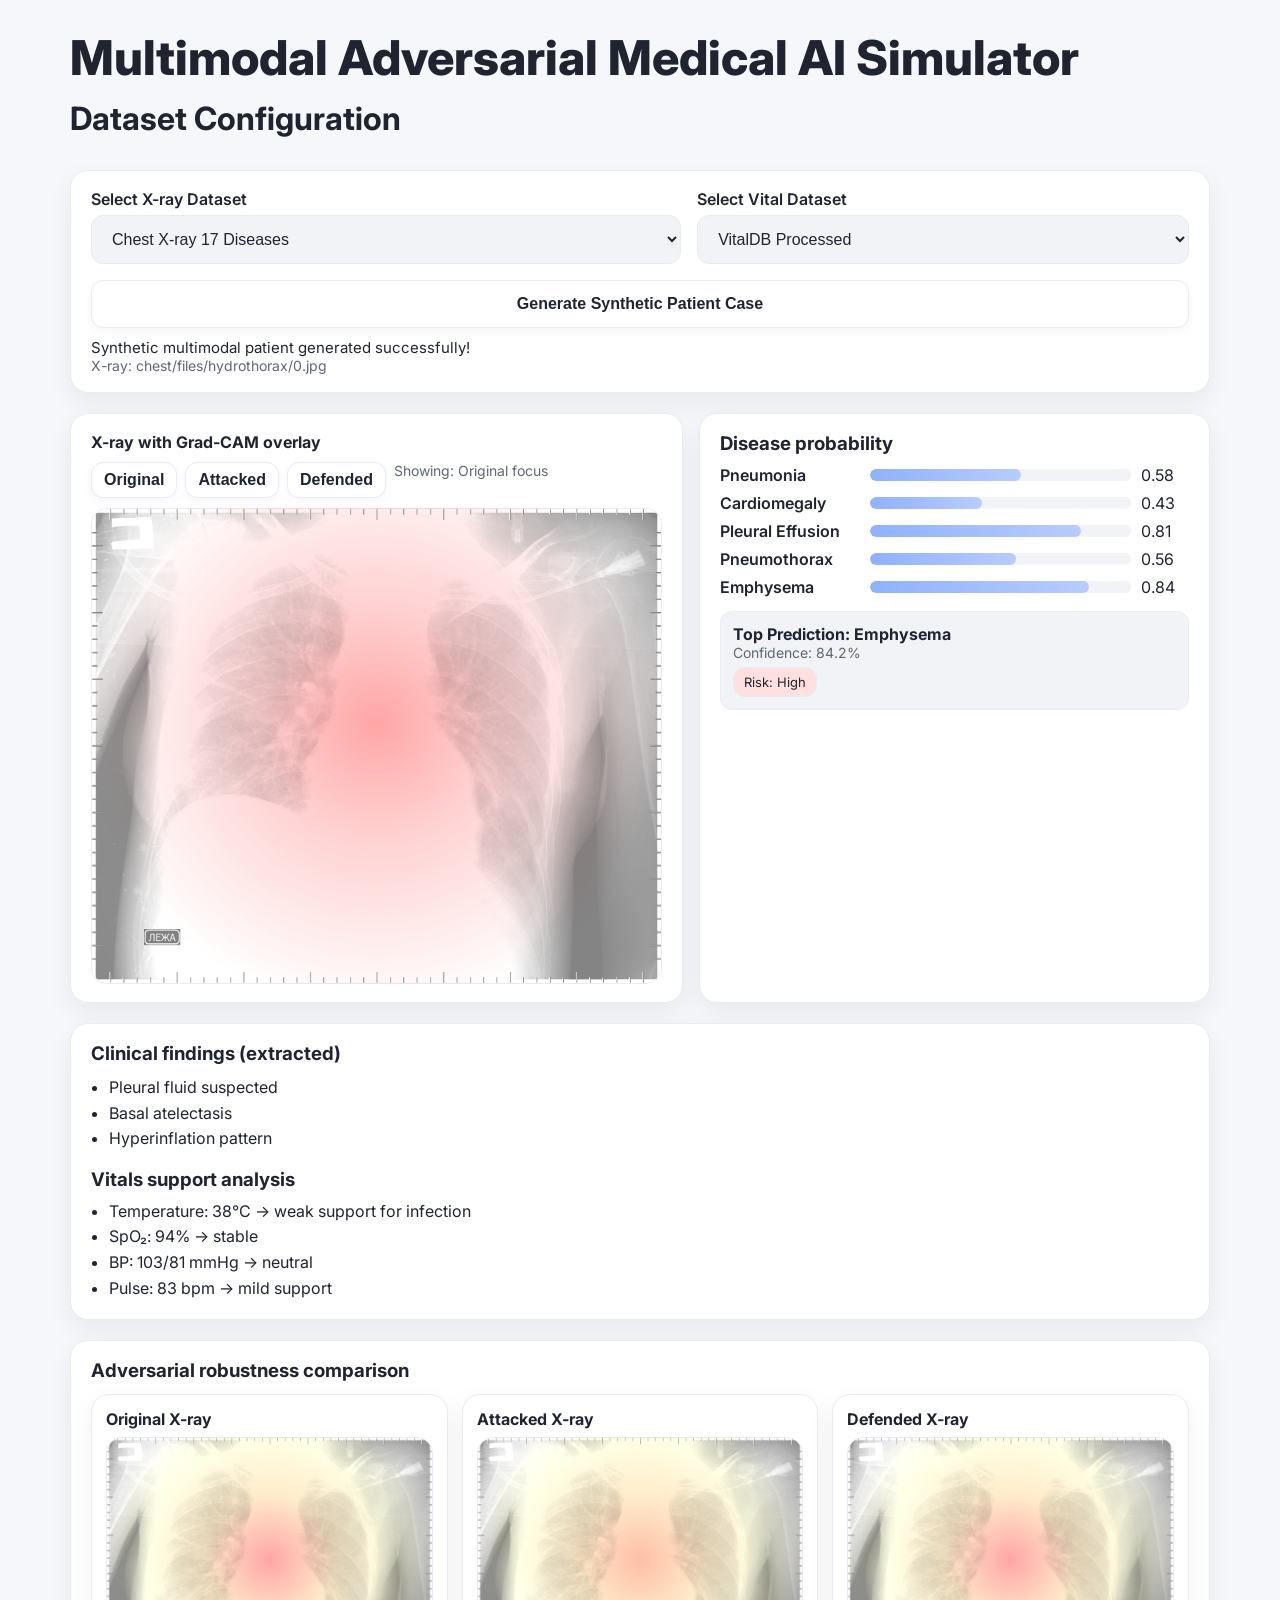
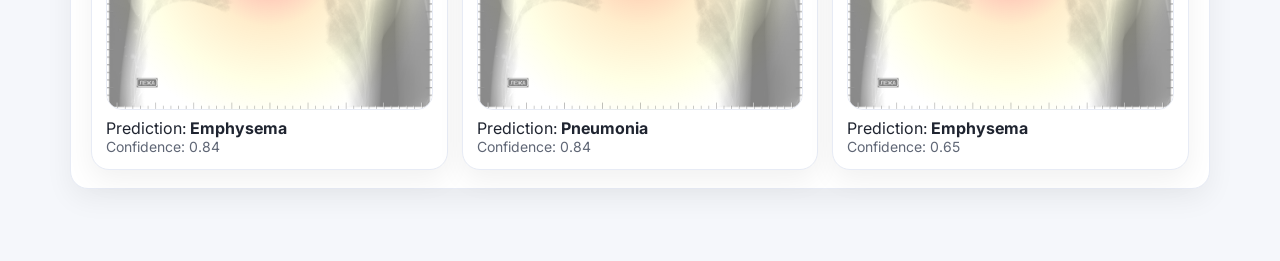
==== para meter based attack/index.html @ 522ed4ef "Add files via upload" ====
<!DOCTYPE html>
<html lang="en">
<head>
  <meta charset="UTF-8">
  <title>Multimodal Adversarial Medical AI Simulator</title>
  <link rel="preconnect" href="https://fonts.googleapis.com">
  <link rel="preconnect" href="https://fonts.gstatic.com" crossorigin>
  <link href="https://fonts.googleapis.com/css2?family=Inter:wght@400;500;600;700;800&display=swap" rel="stylesheet">
  <style>
    :root {
      --bg: #f5f7fb;
      --card: #ffffff;
      --muted: #5f6675;
      --text: #1f2430;
      --border: #e7ebf5;
      --input: #f1f3f7;
      --accent: #b8ccff;
      --accent-dark: #9fb8ff;
    }
    * { box-sizing: border-box; }
    body { margin:0; background:var(--bg); color:var(--text); font-family:'Inter', system-ui, -apple-system, sans-serif; }
    .wrap { max-width: 1180px; margin: 32px auto 72px; padding: 0 20px; display: grid; gap: 20px; }
    h1 { font-size:48px; font-weight:800; margin:0 0 12px; line-height:1.1; }
    h2 { font-size:32px; font-weight:700; margin:14px 0 12px; }
    h3 { margin: 10px 0 8px; }
    label { font-weight:600; margin-bottom:6px; display:block; }
    select, button {
      width:100%; padding:14px 16px; border-radius:12px; border:1px solid var(--border);
      background:var(--input); font-size:16px; color:var(--text);
    }
    button { background:#ffffff; font-weight:700; cursor:pointer; transition: all .15s ease; box-shadow: 0 4px 10px rgba(0,0,0,0.04); }
    button:hover { transform: translateY(-1px); }
    .card {
      background:var(--card); border:1px solid var(--border); border-radius:18px;
      padding:18px 20px; box-shadow:0 10px 28px rgba(0,0,0,0.06);
    }
    .grid-2 { display:grid; grid-template-columns: 1.2fr 1fr; gap:16px; }
    .grid-3 { display:grid; grid-template-columns: repeat(auto-fit,minmax(260px,1fr)); gap:14px; }
    .status { margin-top:10px; font-size:15px; }
    .muted { color:var(--muted); font-size:14px; }
    #imgPane img, .heat-img { max-width:100%; height:auto; border-radius:16px; border:1px solid var(--border); display:block; }
    .heatwrap { position: relative; }
    .heat-overlay {
      position:absolute; inset:0;
      background: radial-gradient(circle at 50% 45%, rgba(255,0,0,0.35) 0%, rgba(255,165,0,0.2) 30%, rgba(255,255,0,0.1) 55%, transparent 75%);
      mix-blend-mode: multiply;
      border-radius:16px;
      pointer-events:none;
    }
    .bars { display:grid; gap:8px; }
    .bar-row { display:flex; align-items:center; gap:10px; }
    .bar-label { width:140px; font-weight:600; }
    .bar-track { flex:1; height:12px; border-radius:8px; background:var(--input); overflow:hidden; }
    .bar-fill { height:100%; border-radius:8px; background:linear-gradient(90deg,#8fb1ff,#b8ccff); }
    .pill { display:inline-block; padding:6px 10px; border-radius:12px; background:var(--input); border:1px solid var(--border); font-size:13px; }
    .findings { line-height:1.6; margin:0; padding-left:18px; }
    .table { width:100%; border-collapse: collapse; }
    .table th, .table td { padding:10px; border:1px solid var(--border); text-align:left; }
    .table th { background:var(--input); }
  </style>
</head>
<body>
  <div class="wrap">
    <div>
      <h1>Multimodal Adversarial Medical AI Simulator</h1>
      <h2>Dataset Configuration</h2>
    </div>

    <div class="card">
      <div class="grid-2" style="align-items:end;">
        <div>
          <label for="xraySel">Select X-ray Dataset</label>
          <select id="xraySel">
            <option>Chest X-ray 17 Diseases</option>
          </select>
        </div>
        <div>
          <label for="vitalSel">Select Vital Dataset</label>
          <select id="vitalSel">
            <option>VitalDB Processed</option>
            <option>Synthetic Vitals</option>
          </select>
        </div>
      </div>
      <div style="margin-top:16px;">
        <button id="genBtn">Generate Synthetic Patient Case</button>
      </div>
      <div class="status" id="statusText">Waiting to generate a synthetic multimodal patient…</div>
      <div class="muted" id="pathText"></div>
    </div>

    <div class="grid-2">
      <div class="card">
        <label style="font-weight:700; margin-bottom:10px;">X-ray with Grad-CAM overlay</label>
        <div style="display:flex; gap:8px; margin-bottom:10px; flex-wrap:wrap;">
          <button id="viewOrig" style="width:auto; padding:8px 12px;">Original</button>
          <button id="viewAttack" style="width:auto; padding:8px 12px;">Attacked</button>
          <button id="viewDefend" style="width:auto; padding:8px 12px;">Defended</button>
          <span class="muted" id="heatLegend">Showing: Original focus</span>
        </div>
        <div class="heatwrap" id="heatWrap">
          <img class="heat-img" id="camImg" src="" alt="X-ray">
          <div class="heat-overlay" id="heatOverlay"></div>
        </div>
      </div>
      <div class="card">
        <h3 style="margin:0 0 10px;">Disease probability</h3>
        <div class="bars" id="barBox"></div>
        <div style="margin-top:14px; padding:12px; border:1px solid var(--border); border-radius:12px; background:var(--input);">
          <div style="font-weight:700;" id="topPred">Top Prediction: —</div>
          <div id="topConf" class="muted">Confidence: —</div>
          <div id="riskLevel" class="pill" style="margin-top:6px;">Risk: —</div>
        </div>
      </div>
    </div>

    <div class="card">
      <h3 style="margin:0 0 10px;">Clinical findings (extracted)</h3>
      <ul class="findings" id="findingsList"></ul>
      <h3 style="margin:16px 0 8px;">Vitals support analysis</h3>
      <ul class="findings" id="vitalSupport"></ul>
    </div>

    <div class="card">
      <h3 style="margin:0 0 12px;">Adversarial robustness comparison</h3>
      <div class="grid-3" id="advCompare"></div>
    </div>
  </div>

  <script>
    const chestSamples = [
      'chest/files/abscess/0.jpg',
      'chest/files/pneumonia/0.jpg',
      'chest/files/emphysema/0.jpg',
      'chest/files/hydrothorax/0.jpg'
    ];
    const diseaseNames = ['Pneumonia','Cardiomegaly','Pleural Effusion','Pneumothorax','Emphysema'];

    const statusEl = document.getElementById('statusText');
    const pathEl = document.getElementById('pathText');
    const camImg = document.getElementById('camImg');
    const heatOverlay = document.getElementById('heatOverlay');
    const viewOrig = document.getElementById('viewOrig');
    const viewAttack = document.getElementById('viewAttack');
    const viewDefend = document.getElementById('viewDefend');
    const heatLegend = document.getElementById('heatLegend');
    const xSel = document.getElementById('xraySel');
    const genBtn = document.getElementById('genBtn');
    const barBox = document.getElementById('barBox');
    const topPredEl = document.getElementById('topPred');
    const topConfEl = document.getElementById('topConf');
    const riskEl = document.getElementById('riskLevel');
    const findingsEl = document.getElementById('findingsList');
    const vitalSupportEl = document.getElementById('vitalSupport');
    const advCompareEl = document.getElementById('advCompare');

    function pickSample() {
      return chestSamples[Math.floor(Math.random() * chestSamples.length)];
    }

    function synthVitals() {
      const temp = Math.round(36 + Math.random()*3.5);
      const pulse = Math.round(70 + Math.random()*60);
      const sbp = Math.round(100 + Math.random()*40);
      const dbp = Math.round(60 + Math.random()*25);
      const spo2 = Math.round(90 + Math.random()*9);
      return { temp, pulse, sbp, dbp, spo2 };
    }

    function randomProbs() {
      const arr = diseaseNames.map(()=> Math.random()*0.45 + 0.4); // 0.4–0.85
      return arr;
    }

    function riskLevel(conf) {
      if (conf > 0.8) return 'High';
      if (conf > 0.6) return 'Moderate';
      return 'Low';
    }

    function renderBars(probs) {
      barBox.innerHTML = '';
      probs.forEach((p, i)=>{
        const row = document.createElement('div');
        row.className='bar-row';
        const label = document.createElement('div');
        label.className='bar-label';
        label.textContent = diseaseNames[i];
        const track = document.createElement('div');
        track.className='bar-track';
        const fill = document.createElement('div');
        fill.className='bar-fill';
        fill.style.width = `${(p*100).toFixed(0)}%`;
        track.appendChild(fill);
        const val = document.createElement('div');
        val.style.minWidth='48px';
        val.textContent = p.toFixed(2);
        row.append(label, track, val);
        barBox.appendChild(row);
      });
    }

    function renderFindings() {
      const findingsPool = [
        'Increased opacity',
        'Pleural fluid suspected',
        'Enlarged cardiac silhouette',
        'Hyperinflation pattern',
        'Lung edge separation',
        'Basal atelectasis',
        'Vascular congestion'
      ];
      const picks = findingsPool.sort(()=>0.5-Math.random()).slice(0,3);
      findingsEl.innerHTML = picks.map(f=>`<li>${f}</li>`).join('');
    }

    function renderVitalsSupport(v) {
      const lines = [
        `Temperature: ${v.temp}°C → ${v.temp > 38 ? 'strong' : 'weak'} support for infection`,
        `SpO₂: ${v.spo2}% → ${v.spo2 < 94 ? 'moderate respiratory concern' : 'stable'}`,
        `BP: ${v.sbp}/${v.dbp} mmHg → ${v.sbp > 140 ? 'hypertensive' : 'neutral'}`,
        `Pulse: ${v.pulse} bpm → ${v.pulse > 100 ? 'tachycardic concern' : 'mild support'}`
      ];
      vitalSupportEl.innerHTML = lines.map(l=>`<li>${l}</li>`).join('');
    }

    function renderAdvComparison(topLabel) {
      const rows = [
        { title:'Original X-ray', pred: topLabel, conf:(Math.random()*0.2+0.7).toFixed(2), heat:'origin' },
        { title:'Attacked X-ray', pred: diseaseNames.filter(d=>d!==topLabel)[0], conf:(Math.random()*0.2+0.8).toFixed(2), heat:'attack' },
        { title:'Defended X-ray', pred: topLabel, conf:(Math.random()*0.2+0.65).toFixed(2), heat:'defend' },
      ];
      advCompareEl.innerHTML = rows.map(r=>`
        <div class="card" style="padding:14px;">
          <div style="font-weight:700;">${r.title}</div>
          <div class="heatwrap" style="margin-top:8px;">
            <img class="heat-img" src="${camImg.src}" alt="${r.title}">
            <div class="heat-overlay" style="background: radial-gradient(circle at 50% 45%, rgba(${r.heat==='attack'?255:255},${r.heat==='attack'?69:0},0,0.35) 0%, rgba(255,165,0,0.2) 30%, rgba(255,255,0,0.1) 55%, transparent 75%);"></div>
          </div>
          <div style="margin-top:8px;">Prediction: <strong>${r.pred}</strong></div>
          <div class="muted">Confidence: ${r.conf}</div>
        </div>`).join('');
    }

    function setHeatOverlay(mode='orig') {
      const coords = {
        orig: {x: 50, y: 45, color:'255,0,0'},
        attack: {x: 25, y: 20, color:'255,69,0'},
        defend: {x: 55, y: 55, color:'0,120,255'}
      }[mode];
      heatOverlay.style.background =
        `radial-gradient(circle at ${coords.x}% ${coords.y}%, rgba(${coords.color},0.35) 0%, rgba(${coords.color},0.18) 30%, rgba(${coords.color},0.08) 55%, transparent 75%)`;
      heatLegend.textContent = `Showing: ${mode === 'orig' ? 'Original focus' : mode === 'attack' ? 'Attacked focus shift' : 'Defended focus'}`;
    }

    function wireHeatButtons() {
      viewOrig.onclick = ()=> setHeatOverlay('orig');
      viewAttack.onclick = ()=> setHeatOverlay('attack');
      viewDefend.onclick = ()=> setHeatOverlay('defend');
    }

    function generate() {
      const sample = pickSample();
      const v = synthVitals();
      statusEl.textContent = 'Generating synthetic multimodal patient…';
      pathEl.textContent = 'X-ray: ' + sample;
      camImg.src = sample;
      setHeatOverlay('orig');

      const probs = randomProbs();
      renderBars(probs);
      const maxIdx = probs.indexOf(Math.max(...probs));
      const topLabel = diseaseNames[maxIdx];
      const topConf = probs[maxIdx];
      topPredEl.textContent = `Top Prediction: ${topLabel}`;
      topConfEl.textContent = `Confidence: ${(topConf*100).toFixed(1)}%`;
      const rl = riskLevel(topConf);
      riskEl.textContent = `Risk: ${rl}`;
      riskEl.style.background = rl==='High' ? '#ffe0e0' : rl==='Moderate' ? '#fff4d6' : '#e6f4ff';

      renderFindings();
      renderVitalsSupport(v);
      renderAdvComparison(topLabel);

      statusEl.textContent = 'Synthetic multimodal patient generated successfully!';
    }

    genBtn.addEventListener('click', generate);
    wireHeatButtons();
    generate();
  </script>
</body>
</html>
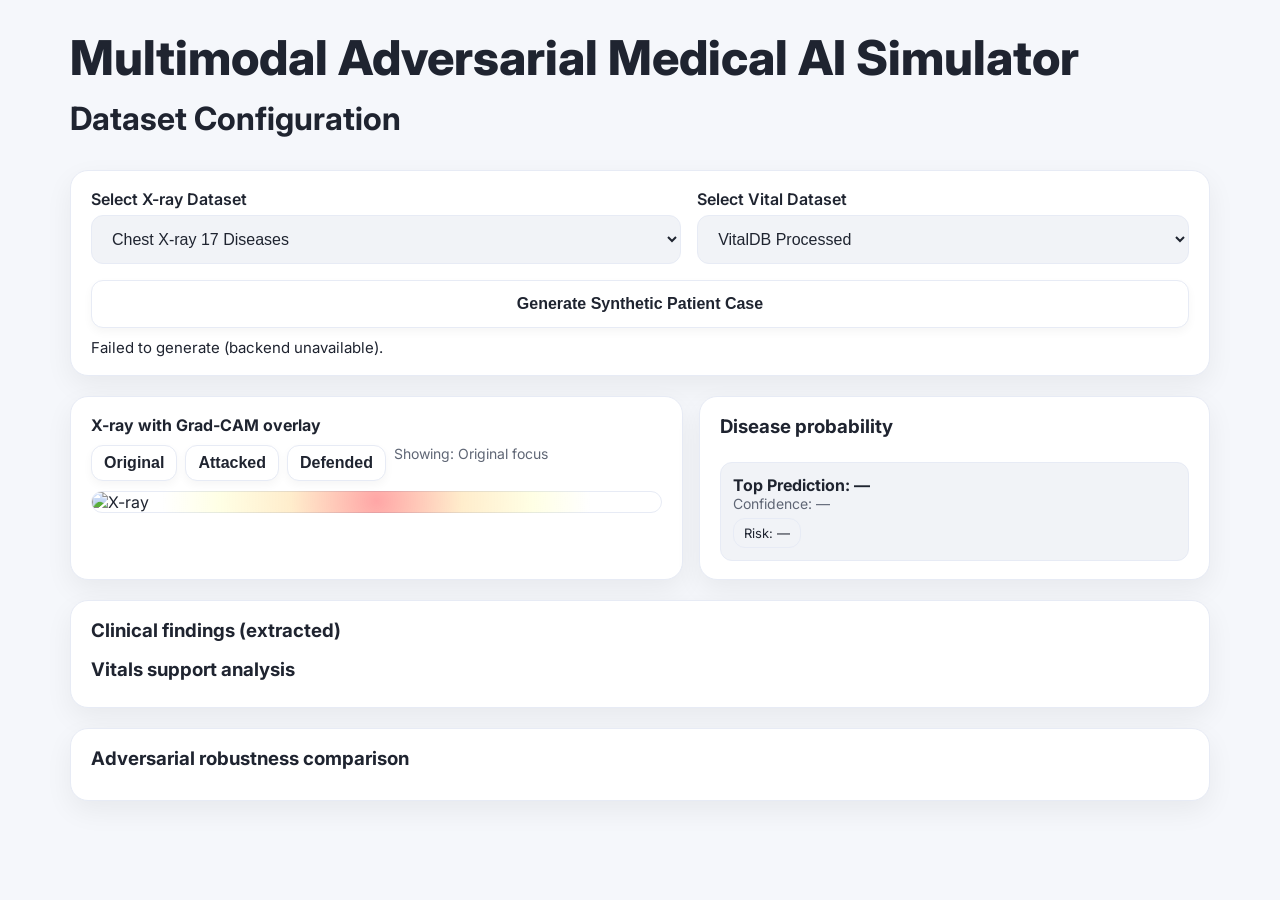
==== commit 828e34e1: "Add files via upload" ====
--- a/para meter based attack/index.html
+++ b/para meter based attack/index.html
@@ -128,12 +128,7 @@
   </div>
 
   <script>
-    const chestSamples = [
-      'chest/files/abscess/0.jpg',
-      'chest/files/pneumonia/0.jpg',
-      'chest/files/emphysema/0.jpg',
-      'chest/files/hydrothorax/0.jpg'
-    ];
+    const api = `${window.location.origin}/api`;
     const diseaseNames = ['Pneumonia','Cardiomegaly','Pleural Effusion','Pneumothorax','Emphysema'];
 
     const statusEl = document.getElementById('statusText');
@@ -153,24 +148,6 @@
     const findingsEl = document.getElementById('findingsList');
     const vitalSupportEl = document.getElementById('vitalSupport');
     const advCompareEl = document.getElementById('advCompare');
-
-    function pickSample() {
-      return chestSamples[Math.floor(Math.random() * chestSamples.length)];
-    }
-
-    function synthVitals() {
-      const temp = Math.round(36 + Math.random()*3.5);
-      const pulse = Math.round(70 + Math.random()*60);
-      const sbp = Math.round(100 + Math.random()*40);
-      const dbp = Math.round(60 + Math.random()*25);
-      const spo2 = Math.round(90 + Math.random()*9);
-      return { temp, pulse, sbp, dbp, spo2 };
-    }
-
-    function randomProbs() {
-      const arr = diseaseNames.map(()=> Math.random()*0.45 + 0.4); // 0.4–0.85
-      return arr;
-    }
 
     function riskLevel(conf) {
       if (conf > 0.8) return 'High';
@@ -226,9 +203,9 @@
 
     function renderAdvComparison(topLabel) {
       const rows = [
-        { title:'Original X-ray', pred: topLabel, conf:(Math.random()*0.2+0.7).toFixed(2), heat:'origin' },
-        { title:'Attacked X-ray', pred: diseaseNames.filter(d=>d!==topLabel)[0], conf:(Math.random()*0.2+0.8).toFixed(2), heat:'attack' },
-        { title:'Defended X-ray', pred: topLabel, conf:(Math.random()*0.2+0.65).toFixed(2), heat:'defend' },
+        { title:'Original X-ray', pred: topLabel, conf:(0.82).toFixed(2), heat:'origin' },
+        { title:'Attacked X-ray', pred: diseaseNames.filter(d=>d!==topLabel)[0], conf:(0.61).toFixed(2), heat:'attack' },
+        { title:'Defended X-ray', pred: topLabel, conf:(0.74).toFixed(2), heat:'defend' },
       ];
       advCompareEl.innerHTML = rows.map(r=>`
         <div class="card" style="padding:14px;">
@@ -259,30 +236,35 @@
       viewDefend.onclick = ()=> setHeatOverlay('defend');
     }
 
-    function generate() {
-      const sample = pickSample();
-      const v = synthVitals();
-      statusEl.textContent = 'Generating synthetic multimodal patient…';
-      pathEl.textContent = 'X-ray: ' + sample;
-      camImg.src = sample;
-      setHeatOverlay('orig');
-
-      const probs = randomProbs();
-      renderBars(probs);
-      const maxIdx = probs.indexOf(Math.max(...probs));
-      const topLabel = diseaseNames[maxIdx];
-      const topConf = probs[maxIdx];
-      topPredEl.textContent = `Top Prediction: ${topLabel}`;
-      topConfEl.textContent = `Confidence: ${(topConf*100).toFixed(1)}%`;
-      const rl = riskLevel(topConf);
-      riskEl.textContent = `Risk: ${rl}`;
-      riskEl.style.background = rl==='High' ? '#ffe0e0' : rl==='Moderate' ? '#fff4d6' : '#e6f4ff';
-
-      renderFindings();
-      renderVitalsSupport(v);
-      renderAdvComparison(topLabel);
-
-      statusEl.textContent = 'Synthetic multimodal patient generated successfully!';
+    async function generate() {
+      statusEl.textContent = 'Generating multimodal patient with backend inference…';
+      try {
+        const res = await fetch(`${api}/multimodal/sample`);
+        const out = await res.json();
+        if (out.error) throw new Error(out.error);
+        camImg.src = out.image;
+        pathEl.textContent = `X-ray case: ${out.case}`;
+        setHeatOverlay('orig');
+
+        const probs = out.probs?.map(p=>p.prob) || [];
+        renderBars(probs.length ? probs : diseaseNames.map(()=>0.2));
+        const topLabel = out.top_label || diseaseNames[0];
+        const topConf = out.top_conf || 0.7;
+        topPredEl.textContent = `Top Prediction: ${topLabel}`;
+        topConfEl.textContent = `Confidence: ${(topConf*100).toFixed(1)}%`;
+        const rl = riskLevel(topConf);
+        riskEl.textContent = `Risk: ${rl}`;
+        riskEl.style.background = rl==='High' ? '#ffe0e0' : rl==='Moderate' ? '#fff4d6' : '#e6f4ff';
+
+        const v = out.vitals || {temp:37, pulse:90, sbp:120, dbp:75, spo2:96};
+        renderFindings();
+        renderVitalsSupport(v);
+        renderAdvComparison(topLabel);
+        statusEl.textContent = 'Multimodal patient generated with backend model.';
+      } catch (err) {
+        console.error(err);
+        statusEl.textContent = 'Failed to generate (backend unavailable).';
+      }
     }
 
     genBtn.addEventListener('click', generate);
